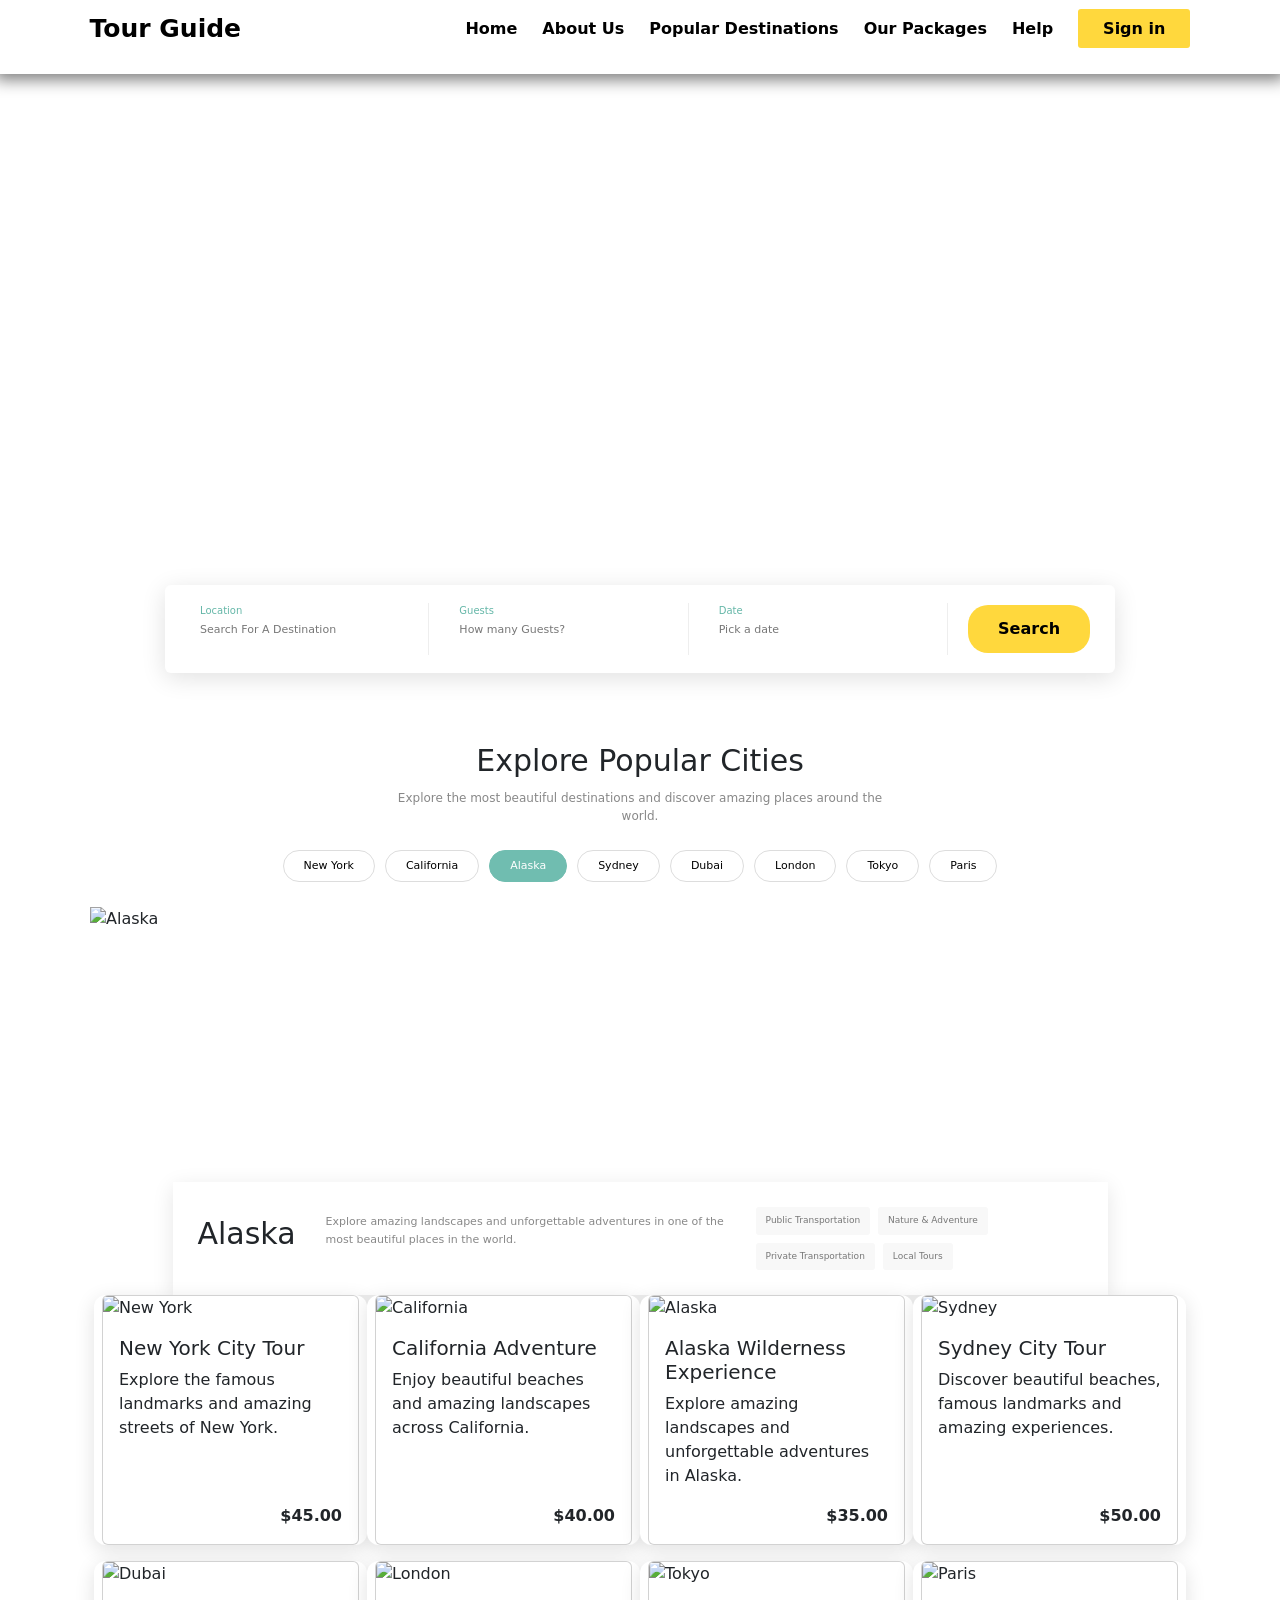
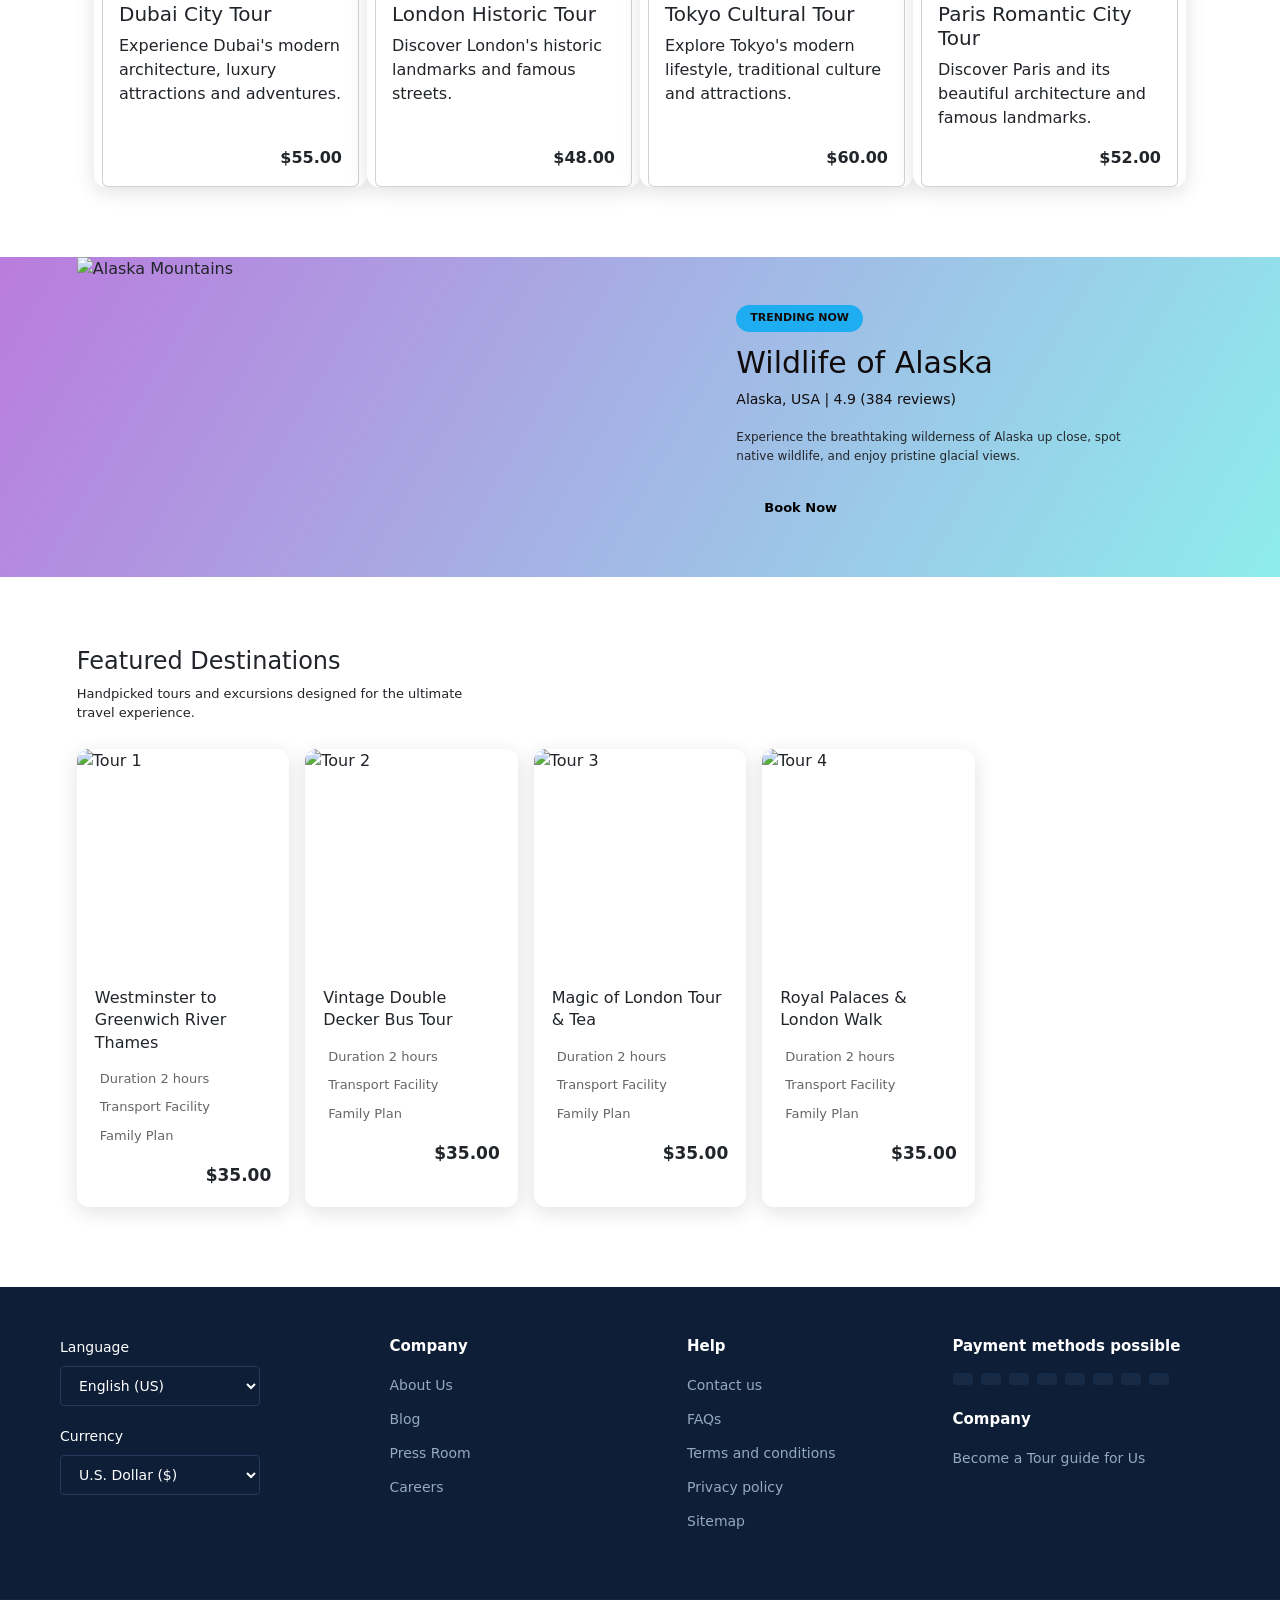
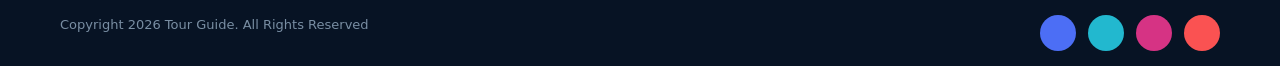
==== index.html @ 9f40d02a "Rename Html/index.html to index.html" ====
<!DOCTYPE html>
<html lang="en">

<head>
    <meta charset="UTF-8">
    <meta name="viewport" content="width=device-width, initial-scale=1.0">
    <title>Tour Guide</title>
    <link rel="stylesheet" href="/Css/style.css">
    <link rel="stylesheet" href="https://cdnjs.cloudflare.com/ajax/libs/font-awesome/7.3.1/css/all.min.css"
        integrity="sha512-QeR2VH+lsBE5LSAe1Q5EnTBbe7XTBubt8dG93Y7gidSgdMCr8nVqKcfKAMyN96SV8KDbZVTDXChatu5G2KQGzg=="
        crossorigin="anonymous" referrerpolicy="no-referrer" />
    <link href="https://cdn.jsdelivr.net/npm/bootstrap@5.3.8/dist/css/bootstrap.min.css" rel="stylesheet"
        integrity="sha384-sRIl4kxILFvY47J16cr9ZwB07vP4J8+LH7qKQnuqkuIAvNWLzeN8tE5YBujZqJLB" crossorigin="anonymous">
</head>

<body>

    <header>

        <p class="logo">Tour Guide</p>

        <nav>
            <ul>

                <li class="dropdown">
                    <a href="#">Home</a>
                    <ul class="dropdown-menu">
                        <li><a href="index.html">Home</a></li>
                        <li><a href="city-tour.html">City Tour</a></li>
                        <li><a href="city-listing.html">City Listing</a></li>
                        <li><a href="profile.html">My Profile</a></li>
                    </ul>
                </li>

                <li><a href="#">About Us</a></li>

                <li><a href="#">Popular Destinations</a></li>

                <li><a href="#">Our Packages</a></li>

                <li><a href="#">Help</a></li>

                <li>
                    <a href="login.html" class="signin">Sign in</a>
                </li>

            </ul>
        </nav>

    </header>

<main>

    <section class="hero">

        <div class="hero-content">

            <h1>We Find The Best Tours For You</h1>

            <p>
                Find amazing places and unforgettable experiences.
                Explore the world and discover your next adventure.
            </p>

        </div>

    </section>

    <section class="search-section">

        <div class="search-box">

            <div class="search-item">
                <i class="fa-sharp fa-solid fa-location-dot"></i>

                <div>
                    <small>Location</small>
                    <p>Search For A Destination</p>
                </div>
            </div>


            <div class="search-item">
                <i class="fa-solid fa-person-walking-luggage"></i>

                <div>
                    <small>Guests</small>
                    <p>How many Guests?</p>
                </div>
            </div>


            <div class="search-item">
                <i class="fa-regular fa-calendar-days"></i>

                <div>
                    <small>Date</small>
                    <p>Pick a date</p>
                </div>
            </div>


            <button class="search-btn">
                Search
            </button>

        </div>

    </section>

    <section class="popular">

        <h2>Explore Popular Cities</h2>

        <p class="description">
            Explore the most beautiful destinations and discover
            amazing places around the world.
        </p>


        <div class="cities">

            <button data-city="New York">New York</button>
            <button data-city="California">California</button>
            <button data-city="Alaska" class="active">Alaska</button>
            <button data-city="Sydney">Sydney</button>
            <button data-city="Dubai">Dubai</button>
            <button data-city="London">London</button>
            <button data-city="Tokyo">Tokyo</button>
            <button data-city="Paris">Paris</button>

        </div>


        <div class="destination">

            <img id="destinationImage"
                src="https://images.unsplash.com/photo-1464822759023-fed622ff2c3b?auto=format&fit=crop&w=1200&q=80"
                alt="Alaska">

            <div class="destination-info">

                <h2 id="destinationTitle">Alaska</h2>

                <p id="destinationDescription">
                    Explore amazing landscapes and unforgettable
                    adventures in one of the most beautiful places
                    in the world.
                </p>

                <div class="tags" id="destinationTags">

                    <span>Public Transportation</span>
                    <span>Nature & Adventure</span>
                    <span>Private Transportation</span>
                    <span>Local Tours</span>

                </div>

            </div>

        </div>

        <div class="container">
            <div class="row g-3">

               <div class="col-12 col-sm-6 col-lg-3 tour-card" data-city="New York">

    <div class="card h-100">

        <img src="https://images.unsplash.com/photo-1485871981521-5b1fd3805eee?auto=format&fit=crop&w=500&q=80"
             class="card-img-top"
             alt="New York">

        <div class="card-body d-flex flex-column">

            <h5 class="card-title">
                New York City Tour
            </h5>

            <p class="card-text">
                Explore the famous landmarks and amazing streets of New York.
            </p>

            <div class="d-flex justify-content-between align-items-center mt-auto">

                <div class="stars">
                    <i class="fa-solid fa-star"></i>
                    <i class="fa-solid fa-star"></i>
                    <i class="fa-solid fa-star"></i>
                    <i class="fa-solid fa-star"></i>
                    <i class="fa-solid fa-star"></i>
                </div>

                <span class="fw-bold">$45.00</span>

            </div>

        </div>

    </div>

</div>
<div class="col-12 col-sm-6 col-lg-3 tour-card" data-city="California">

    <div class="card h-100">

        <img src="https://images.unsplash.com/photo-1500534623283-312aade485b7?auto=format&fit=crop&w=500&q=80"
             class="card-img-top"
             alt="California">

        <div class="card-body d-flex flex-column">

            <h5 class="card-title">
                California Adventure
            </h5>

            <p class="card-text">
                Enjoy beautiful beaches and amazing landscapes across California.
            </p>

            <div class="d-flex justify-content-between align-items-center mt-auto">

                <div class="stars">
                    <i class="fa-solid fa-star"></i>
                    <i class="fa-solid fa-star"></i>
                    <i class="fa-solid fa-star"></i>
                    <i class="fa-solid fa-star"></i>
                    <i class="fa-solid fa-star"></i>
                </div>

                <span class="fw-bold">$40.00</span>

            </div>

        </div>

    </div>

</div>
<div class="col-12 col-sm-6 col-lg-3 tour-card" data-city="Alaska">

    <div class="card h-100">

        <img src="https://images.unsplash.com/photo-1464822759023-fed622ff2c3b?auto=format&fit=crop&w=500&q=80"
             class="card-img-top"
             alt="Alaska">

        <div class="card-body d-flex flex-column">

            <h5 class="card-title">
                Alaska Wilderness Experience
            </h5>

            <p class="card-text">
                Explore amazing landscapes and unforgettable adventures in Alaska.
            </p>

            <div class="d-flex justify-content-between align-items-center mt-auto">

                <div class="stars">
                    <i class="fa-solid fa-star"></i>
                    <i class="fa-solid fa-star"></i>
                    <i class="fa-solid fa-star"></i>
                    <i class="fa-solid fa-star"></i>
                    <i class="fa-solid fa-star"></i>
                </div>

                <span class="fw-bold">$35.00</span>

            </div>

        </div>

    </div>

</div>
<div class="col-12 col-sm-6 col-lg-3 tour-card" data-city="Sydney">

    <div class="card h-100">

        <img src="https://res.klook.com/image/upload/fl_lossy.progressive,q_60/v1755071422/destination/vzvmnbw5xkbxrwhj7kva.jpg"
             class="card-img-top"
             alt="Sydney">

        <div class="card-body d-flex flex-column">

            <h5 class="card-title">
                Sydney City Tour
            </h5>

            <p class="card-text">
                Discover beautiful beaches, famous landmarks and amazing experiences.
            </p>

            <div class="d-flex justify-content-between align-items-center mt-auto">

                <div class="stars">
                    <i class="fa-solid fa-star"></i>
                    <i class="fa-solid fa-star"></i>
                    <i class="fa-solid fa-star"></i>
                    <i class="fa-solid fa-star"></i>
                    <i class="fa-solid fa-star"></i>
                </div>

                <span class="fw-bold">$50.00</span>

            </div>

        </div>

    </div>

</div>
<div class="col-12 col-sm-6 col-lg-3 tour-card" data-city="Dubai">

    <div class="card h-100">

        <img src="https://images.unsplash.com/photo-1512453979798-5ea266f8880c?auto=format&fit=crop&w=500&q=80"
             class="card-img-top"
             alt="Dubai">

        <div class="card-body d-flex flex-column">

            <h5 class="card-title">
                Dubai City Tour
            </h5>

            <p class="card-text">
                Experience Dubai's modern architecture, luxury attractions and adventures.
            </p>

            <div class="d-flex justify-content-between align-items-center mt-auto">

                <div class="stars">
                    <i class="fa-solid fa-star"></i>
                    <i class="fa-solid fa-star"></i>
                    <i class="fa-solid fa-star"></i>
                    <i class="fa-solid fa-star"></i>
                    <i class="fa-solid fa-star"></i>
                </div>

                <span class="fw-bold">$55.00</span>

            </div>

        </div>

    </div>

</div>
<div class="col-12 col-sm-6 col-lg-3 tour-card" data-city="London">

    <div class="card h-100">

        <img src="https://images.unsplash.com/photo-1513635269975-59663e0ac1ad?auto=format&fit=crop&w=500&q=80"
             class="card-img-top"
             alt="London">

        <div class="card-body d-flex flex-column">

            <h5 class="card-title">
                London Historic Tour
            </h5>

            <p class="card-text">
                Discover London's historic landmarks and famous streets.
            </p>

            <div class="d-flex justify-content-between align-items-center mt-auto">

                <div class="stars">
                    <i class="fa-solid fa-star"></i>
                    <i class="fa-solid fa-star"></i>
                    <i class="fa-solid fa-star"></i>
                    <i class="fa-solid fa-star"></i>
                    <i class="fa-solid fa-star"></i>
                </div>

                <span class="fw-bold">$48.00</span>

            </div>

        </div>

    </div>

</div>
<div class="col-12 col-sm-6 col-lg-3 tour-card" data-city="Tokyo">

    <div class="card h-100">

        <img src="https://images.unsplash.com/photo-1540959733332-eab4deabeeaf?auto=format&fit=crop&w=500&q=80"
             class="card-img-top"
             alt="Tokyo">

        <div class="card-body d-flex flex-column">

            <h5 class="card-title">
                Tokyo Cultural Tour
            </h5>

            <p class="card-text">
                Explore Tokyo's modern lifestyle, traditional culture and attractions.
            </p>

            <div class="d-flex justify-content-between align-items-center mt-auto">

                <div class="stars">
                    <i class="fa-solid fa-star"></i>
                    <i class="fa-solid fa-star"></i>
                    <i class="fa-solid fa-star"></i>
                    <i class="fa-solid fa-star"></i>
                    <i class="fa-solid fa-star"></i>
                </div>

                <span class="fw-bold">$60.00</span>

            </div>

        </div>

    </div>

</div>
<div class="col-12 col-sm-6 col-lg-3 tour-card" data-city="Paris">

    <div class="card h-100">

        <img src="https://images.unsplash.com/photo-1502602898657-3e91760cbb34?auto=format&fit=crop&w=500&q=80"
             class="card-img-top"
             alt="Paris">

        <div class="card-body d-flex flex-column">

            <h5 class="card-title">
                Paris Romantic City Tour
            </h5>

            <p class="card-text">
                Discover Paris and its beautiful architecture and famous landmarks.
            </p>

            <div class="d-flex justify-content-between align-items-center mt-auto">

                <div class="stars">
                    <i class="fa-solid fa-star"></i>
                    <i class="fa-solid fa-star"></i>
                    <i class="fa-solid fa-star"></i>
                    <i class="fa-solid fa-star"></i>
                    <i class="fa-solid fa-star"></i>
                </div>

                <span class="fw-bold">$52.00</span>

            </div>

        </div>

    </div>

</div>

            </div>
        </div>

    </section>
          <!-- -------------------------------------------------------- -->
               <!-- =========================
         TRENDING SECTION
    ========================== -->

    <section class="trending">

        <div class="trending-image">
            <img src="https://images.unsplash.com/photo-1527004013197-933c4bb611b3?auto=format&fit=crop&w=800&q=80"
                alt="Alaska Mountains">
        </div>

        <div class="trend-text">

            <div class="badge-trending">
                <i class="bi bi-fire"></i>
                TRENDING NOW
            </div>

            <h2>Wildlife of Alaska</h2>

            <div class="trend-meta">

                <i class="bi bi-geo-alt-fill"></i>
                Alaska, USA |

                <span class="stars-text">
                    <i class="bi bi-star-fill"></i>
                    <i class="bi bi-star-fill"></i>
                    <i class="bi bi-star-fill"></i>
                    <i class="bi bi-star-fill"></i>
                    <i class="bi bi-star-fill"></i>
                </span>

                4.9 (384 reviews)

            </div>

            <p>
                Experience the breathtaking wilderness of Alaska up close,
                spot native wildlife, and enjoy pristine glacial views.
            </p>

            <button class="book-now">
                Book Now
            </button>

        </div>

    </section>


    <!-- =========================
         FEATURED DESTINATIONS
    ========================== -->

    <section class="featured">

        <div class="featured-head">

            <h2>Featured Destinations</h2>

            <p>
                Handpicked tours and excursions designed for the ultimate
                travel experience.
            </p>

        </div>


        <!-- FOUR CARDS -->

        <div class="featured-grid">


            <!-- CARD 1 -->

            <div class="tour-card">

                <img src="https://sa2eh.awicdn.com/site-images/sites/default/files/sa2eh-prod/article/8/f/606554/9585c4d9983da6724a47fc28a0f58e3fd026cc2a-130923100720.jpg?preset=article-main-img&save-png=1&rnd=211320212SA2EH"
                    alt="Tour 1">

                <div class="tour-body">

                    <h4>
                        Westminster to Greenwich River Thames
                    </h4>

                    <div class="meta-line">
                        <i class="bi bi-clock"></i>
                        Duration 2 hours
                    </div>

                    <div class="meta-line">
                        <i class="bi bi-bus-front"></i>
                        Transport Facility
                    </div>

                    <div class="meta-line">
                        <i class="bi bi-people"></i>
                        Family Plan
                    </div>

                    <div class="card-foot">

                        <div class="stars">
                            <i class="bi bi-star-fill"></i>
                            <i class="bi bi-star-fill"></i>
                            <i class="bi bi-star-fill"></i>
                            <i class="bi bi-star-fill"></i>
                            <i class="bi bi-star-fill"></i>
                        </div>

                        <div class="price">
                            $35.00
                        </div>

                    </div>

                </div>

            </div>


            <!-- CARD 2 -->

            <div class="tour-card">

                <img src="https://tse4.mm.bing.net/th/id/OIP.qmVntj9JR1LuOIfGaBG-OAHaFS?r=0&w=1000&h=714&rs=1&pid=ImgDetMain&o=7&rm=3"
                    alt="Tour 2">

                <div class="tour-body">

                    <h4>
                        Vintage Double Decker Bus Tour
                    </h4>

                    <div class="meta-line">
                        <i class="bi bi-clock"></i>
                        Duration 2 hours
                    </div>

                    <div class="meta-line">
                        <i class="bi bi-bus-front"></i>
                        Transport Facility
                    </div>

                    <div class="meta-line">
                        <i class="bi bi-people"></i>
                        Family Plan
                    </div>

                    <div class="card-foot">

                        <div class="stars">
                            <i class="bi bi-star-fill"></i>
                            <i class="bi bi-star-fill"></i>
                            <i class="bi bi-star-fill"></i>
                            <i class="bi bi-star-fill"></i>
                            <i class="bi bi-star"></i>
                        </div>

                        <div class="price">
                            $35.00
                        </div>

                    </div>

                </div>

            </div>


            <!-- CARD 3 -->

            <div class="tour-card">

                <img src="https://s-media-cache-ak0.pinimg.com/originals/f3/85/af/f385af614e187de4dcf324f3f5adba17.jpg"
                    alt="Tour 3">

                <div class="tour-body">

                    <h4>
                        Magic of London Tour & Tea
                    </h4>

                    <div class="meta-line">
                        <i class="bi bi-clock"></i>
                        Duration 2 hours
                    </div>

                    <div class="meta-line">
                        <i class="bi bi-bus-front"></i>
                        Transport Facility
                    </div>

                    <div class="meta-line">
                        <i class="bi bi-people"></i>
                        Family Plan
                    </div>

                    <div class="card-foot">

                        <div class="stars">
                            <i class="bi bi-star-fill"></i>
                            <i class="bi bi-star-fill"></i>
                            <i class="bi bi-star-fill"></i>
                            <i class="bi bi-star-fill"></i>
                            <i class="bi bi-star"></i>
                        </div>

                        <div class="price">
                            $35.00
                        </div>

                    </div>

                </div>

            </div>


            <!-- CARD 4 -->

            <div class="tour-card">

                <img src="https://tse3.mm.bing.net/th/id/OIP.g8CluiV1nUfsZt2Cn6p8NQHaFj?r=0&w=1080&h=809&rs=1&pid=ImgDetMain&o=7&rm=3"
                    alt="Tour 4">

                <div class="tour-body">

                    <h4>
                        Royal Palaces & London Walk
                    </h4>

                    <div class="meta-line">
                        <i class="bi bi-clock"></i>
                        Duration 2 hours
                    </div>

                    <div class="meta-line">
                        <i class="bi bi-bus-front"></i>
                        Transport Facility
                    </div>

                    <div class="meta-line">
                        <i class="bi bi-people"></i>
                        Family Plan
                    </div>

                    <div class="card-foot">

                        <div class="stars">
                            <i class="bi bi-star-fill"></i>
                            <i class="bi bi-star-fill"></i>
                            <i class="bi bi-star-fill"></i>
                            <i class="bi bi-star-fill"></i>
                            <i class="bi bi-star"></i>
                        </div>

                        <div class="price">
                            $35.00
                        </div>

                    </div>

                </div>

            </div>

        </div>

    </section>
</main>
    <footer class="site-footer">
        <div class="footer-top">
            <div class="footer-container">
                <div class="footer-col select-col">
                    <div class="form-group">
                        <label>Language</label>
                        <select>
                            <option>English (US)</option>
                            <option>Arabic (AR)</option>
                        </select>
                    </div>
                    <div class="form-group">
                        <label>Currency</label>
                        <select>
                            <option>U.S. Dollar ($)</option>
                            <option>Egyption Pound (LE.)</option>
                        </select>
                    </div>
                </div>

                <div class="footer-col">

                    <ul>
                        <li>
                            <h4>Company</h4>
                        </li>
                        <li><a href="#">About Us</a></li>
                        <li><a href="#">Blog</a></li>
                        <li><a href="#">Press Room</a></li>
                        <li><a href="#">Careers</a></li>
                    </ul>
                </div>

                <div class="footer-col">

                    <ul>
                        <li>
                            <h4>Help</h4>
                        </li>
                        <li><a href="#">Contact us</a></li>
                        <li><a href="#">FAQs</a></li>
                        <li><a href="#">Terms and conditions</a></li>
                        <li><a href="#">Privacy policy</a></li>
                        <li><a href="#">Sitemap</a></li>
                    </ul>
                </div>

                <div class="footer-col payment-col">
                    <h4>Payment methods possible</h4>
                    <div class="payment-icons">
                        <i class="fa-brands fa-cc-mastercard"></i>
                        <i class="fa-brands fa-bitcoin"></i>
                        <i class="fa-brands fa-cc-visa"></i>
                        <i class="fa-brands fa-cc-amex"></i>
                        <i class="fa-brands fa-cc-discover"></i>
                        <i class="fa-brands fa-google-pay"></i>
                        <i class="fa-brands fa-apple-pay"></i>
                        <i class="fa-brands fa-cc-paypal"></i>
                    </div>
                    <div class="tour-guide-section">
                        <h4>Company</h4>
                        <a href="#" class="guide-link">Become a Tour guide for Us</a>
                    </div>
                </div>
            </div>
        </div>

        <div class="footer-bottom">
            <div class="footer-container bottom">
                <p class="copyright">Copyright 2026 Tour Guide. All Rights Reserved</p>
                <div class="social-icons">
                    <a href="#" class="social-btn facebook"><i class="fa-brands fa-facebook-f"></i></a>
                    <a href="#" class="social-btn twitter"><i class="fa-brands fa-twitter"></i></a>
                    <a href="#" class="social-btn instagram"><i class="fa-brands fa-instagram"></i></a>
                    <a href="#" class="social-btn pinterest"><i class="fa-brands fa-pinterest-p"></i></a>
                </div>
            </div>
        </div>
    </footer>
    <script src="/js/index.js"></script>
</body>

</html>
---- Css/style.css ----
*{
    margin: 0;
    padding: 0;
    box-sizing: border-box;
}
body {
    background-color: white;
    color: #222;
}
/* ================= HEADER ================= */

header {
    position: fixed;
    top: 0;
    left:0;
    right:0;
    z-index: 1000;
    display: flex;
    align-items: center;
    justify-content: space-between;
    padding: 10px 7%;
    color: black;
    background-color: white;
    box-shadow: 0px 1px 15px 5px gray;
}

.logo {
    font-size: 25px;
    font-weight: bold;
}

nav ul {
    display: flex;
    align-items: center;
    gap: 25px;
    list-style: none;
}

nav ul li a{
    color: black;
    font-size: 1rem;
    font-weight: 600;
    border: none;
    text-decoration: none;
    cursor: pointer;
    
}

nav ul li a:hover {
    color: #f7d046;
}

.signin {

    background-color: #ffd83d;

    color: black !important;

    padding: 10px 25px;

    border-radius: 3px;
}

.signin:hover {
    background-color: gray;
}
/* ---------------------------------------------------------------- */
.dropdown {
    position: relative;
}

.dropdown-menu {
    display: none;
    position: absolute;
    top: 100%;
    left: 0;
    list-style: none;
    padding: 10px;
    margin: 0;
    background-color: white;
}

.dropdown:hover .dropdown-menu {
    display: block;
}

.dropdown-menu a {
    color: black;
    display: block;
    padding: 8px 15px;
    text-decoration: none;
}

.dropdown-menu a:hover {
    background-color: #eee;
}
/* ---------------------------------------------------------------- */

.hero {

    width: 100%;
    height: 620px;
    position: relative;
    display: flex;
    justify-content: center;
    align-items: center;
    text-align: center;
    background-size: cover;
    background-position: center;
    animation: heroImages 15s infinite;
}

.hero-content {
    position: relative;
    z-index: 2;
    color: white;
    width: 600px;
}

.hero-content h1 {
    font-size: 38px;
    margin-bottom: 15px;
}

.hero-content p {
    font-size: 14px;
}


.search-section {
    position: relative;
    margin-top: -35px;
    z-index: 10;
    display: flex;
    justify-content: center;
}


.search-box {

    width: 80%;

    max-width: 950px;

    background-color: white;

    border-radius: 6px;

    padding: 18px 25px;

    display: flex;

    align-items: center;

    justify-content: space-between;

    gap: 20px;

    box-shadow: 0 5px 25px rgba(0,0,0,0.12);
}


.search-item {

    display: flex;

    align-items: center;

    gap: 10px;

    flex: 1;

    border-right: 1px solid #eee;

    padding-right: 20px;
}


.search-item small {
    display: block;
    color: #65b7a8;
    font-size: 10px;
    margin-bottom: 4px;
}

.search-item p {

    font-size: 11px;

    color: #777;
}



.search-btn {

    border: none;

    background-color: #ffd83d;

    padding: 12px 30px;

    border-radius: 20px;

    cursor: pointer;

    font-weight: bold;
}


.search-btn:hover {

    background-color: gray;
}


.popular {

    width: 85%;

    width: 1100px;

    margin: 70px auto;
}


.popular h2 {

    text-align: center;

    font-size: 30px;

    margin-bottom: 10px;
}


.description {

    text-align: center;

    color: #888;

    font-size: 12px;

    width: 500px;

    margin: auto;

}


.cities {

    display: flex;

    justify-content: center;

    flex-wrap: wrap;

    gap: 10px;

    margin: 25px 0;
}


.cities button {

    background: white;

    border: 1px solid #ddd;

    border-radius: 20px;

    padding: 7px 20px;

    font-size: 11px;

    cursor: pointer;
}


.cities button:hover,
.cities button.active {

    background-color: #70bdb0;

    color: white;

    border-color: #70bdb0;
}


.destination {

    position: relative;

    margin-top: 10px;
}


.destination img {

    width: 100%;

    height: 300px;

    object-fit: cover;

    display: block;
}


.destination-info {

    background: white;

    position: relative;

    width: 85%;

    margin: -25px auto 0;

    padding: 25px;

    box-shadow: 0 5px 20px rgba(0,0,0,0.1);

    display: flex;

    align-items: center;

    justify-content: space-between;

    gap: 30px;
}


.destination-info h2 {

    font-size: 30px;

    margin-bottom: 10px;
}


.destination-info p {

    color: #888;

    font-size: 11px;

    line-height: 1.6;

    max-width: 400px;
}


.tags {

    display: flex;

    flex-wrap: wrap;

    gap: 8px;

    max-width: 350px;
}


.tags span {

    background-color: #f8f8f8;

    padding: 7px 10px;

    font-size: 9px;

    color: #777;

    border-radius: 3px;
}
.stars {
    color: #f5b400;
    font-size: 9px;
    letter-spacing: 1px;
}

/* ------------------------------------------------- */
/* =========================
   RESET
========================= */

/* * {
    margin: 0;
    padding: 0;
    box-sizing: border-box;
}

html,
body {
    width: 100%;
    margin: 0;
    padding: 0;
    font-family: Arial, sans-serif;
} */


/* =========================
   TRENDING
========================= */

.trending {
    width: 100%;
    min-height: 420px;

    margin: 0;

    padding: 50px 6%;

    display: flex;
    align-items: center;

    gap: 45px;

    background:
        linear-gradient(
            rgba(129, 16, 194, 0.55),
            rgba(48, 221, 221, 0.55)
        ),
        url("https://picsum.photos/seed/lake-forest-mountain/1600/700");

    background-size: cover;
    background-position: center;

    position: relative;
}


/* =========================
   TRENDING IMAGE
========================= */

.trending-image {
    width: 55%;
    height: 320px;

    flex-shrink: 0;

    overflow: hidden;
}

.trending-image img {
    width: 100%;
    height: 100%;

    object-fit: cover;

    display: block;
}


/* =========================
   TRENDING TEXT
========================= */

.trend-text {
    width: 40%;
    max-width: 450px;

    color: #111;
}


.badge-trending {
    display: inline-block;

    background: #1eadf0;

    color: white;

    font-size: 12px;

    font-weight: bold;

    padding: 7px 16px;

    border-radius: 20px;

    margin-bottom: 15px;
}


.trend-text h2 {
    font-size: 38px;

    line-height: 1.1;

    margin-bottom: 15px;
}


.trend-meta {
    font-size: 14px;

    margin-bottom: 18px;
}


.stars-text {
    color: #ffd43b;
}


.trend-text p {
    font-size: 14px;

    line-height: 1.7;

    max-width: 430px;

    margin-bottom: 25px;
}


/* =========================
   BOOK BUTTON
========================= */
.book-now {

    background: #ffd43b;

    border: none;

    padding: 14px 30px;

    border-radius: 25px;

    font-size: 14px;

    font-weight: bold;

    cursor: pointer;

}


/* =========================
   FEATURED
========================= */

.featured {
    width: 100%;

    padding: 45px 6% 70px;

    background: white;

    position: relative;

    clear: both;
}


/* =========================
   FEATURED HEADER
========================= */

.featured-head {
    margin-bottom: 25px;
}


.featured-head h2 {
    font-size: 25px;

    margin-bottom: 8px;
}


.featured-head p {
    color: #777;

    font-size: 14px;
}


/* =========================
   GRID
========================= */

.featured-grid {
    width: 100%;

    display: grid;

    grid-template-columns: repeat(4, minmax(0, 1fr));

    gap: 20px;

    position: relative;
}


/* =========================
   CARD
========================= */

.tour-card {
    width: 100%;

    min-width: 0;

    background: white;

    border-radius: 12px;

    overflow: hidden;

    box-shadow: 0 5px 20px rgba(0, 0, 0, 0.12);

    position: relative;
}


/* =========================
   CARD IMAGE
========================= */

.tour-card > img {
    width: 100%;

    height: 220px;

    display: block;

    object-fit: cover;
}


/* =========================
   CARD BODY
========================= */

.tour-body {
    padding: 18px;
}


.tour-body h4 {
    font-size: 16px;

    line-height: 1.4;

    margin-bottom: 15px;
}


.meta-line {
    font-size: 13px;

    color: #666;

    margin-bottom: 9px;
}


.meta-line i {
    margin-right: 5px;
}


/* =========================
   CARD FOOT
========================= */

.card-foot {
    display: flex;

    justify-content: space-between;

    align-items: center;

    margin-top: 18px;
}


.stars {
    color: #ffd43b;

    font-size: 13px;
}


.price {
    font-size: 17px;

    font-weight: bold;
}


/* =========================
   TABLET
========================= */

@media (max-width: 1000px) {

    .trending {
        flex-direction: column;

        padding: 40px 6%;

        text-align: center;
    }

    .trending-image {
        width: 100%;
        height: 320px;
    }

    .trend-text {
        width: 100%;
        max-width: 600px;
    }

    .trend-text p {
        margin-left: auto;
        margin-right: auto;
    }

    .featured-grid {
        grid-template-columns: repeat(2, 1fr);
    }
}


/* =========================
   MOBILE
========================= */

@media (max-width: 600px) {

    .trending-image {
        height: 250px;
    }

    .trend-text h2 {
        font-size: 30px;
    }

    .featured-grid {
        grid-template-columns: 1fr;
    }

    .tour-card > img {
        height: 230px;
    }
}
/* ------------------------------------------------ */
.site-footer {
    background-color: #0d1e36;
    color: #fff;
}

.footer-top {
    padding: 50px 40px;
}

.footer-container {
    max-width: 1200px;
    margin: 0 auto;
    padding: 0 20px;
    display: flex;
    justify-content: space-between;
    flex-wrap: wrap;
    gap: 30px;
}

.footer-col {
    flex: 1;
    min-width: 200px;
}

.footer-col h4 {
    color: #fff;
    font-size: 15px;
    font-weight: 600;
    margin-bottom: 18px;
}

.footer-col ul {
    list-style: none;
}

.footer-col ul li {
    margin-bottom: 10px;
}

.footer-col ul li a, 
.guide-link {
    color: #94a9be;
    text-decoration: none;
    font-size: 14px;
}

.footer-col ul li a:hover,
.guide-link:hover {
    color: #ffffff;
}

.form-group {
    margin-bottom: 20px;
}

.form-group label {
    display: block;
    color: #ffffff;
    font-size: 14px;
    margin-bottom: 8px;
    font-weight: 500;
}

.form-group select {
    width: 100%;
    max-width: 200px;
    padding: 10px 14px;
    background-color: transparent;
    border: 1px solid #233a5a;
    border-radius: 4px;
    color: #ffffff;
    font-size: 14px;
    cursor: pointer;
}

.form-group select option {
    background-color: #0d1e36;
    color: #fff;
}
.payment-icons {
    display: flex;
    flex-wrap: wrap;
    gap: 8px;
    margin-bottom: 25px;
}
.payment-icons i {
    font-size: 26px;
    color: #ffffff;
    background: #172b47;
    padding: 6px 10px;
    border-radius: 4px;
    display: flex;
    align-items: center;
    justify-content: center;
}

.footer-bottom {
    background-color: #071324;
    padding: 15px 0;
    border-top: 1px solid #132744;
}

.copyright {
    font-size: 13px;
    color: #798ea3;
}

.social-icons {
    display: flex;
    gap: 12px;
}

.social-btn {
    width: 36px;
    height: 36px;
    border-radius: 50%;
    display: flex;
    align-items: center;
    justify-content: center;
    color: #ffffff;
    text-decoration: none;
    font-size: 15px;
}

.social-btn:hover {
    opacity: 0.85;
}

.facebook  { 
    background-color: #4c6ef5; 
}
.twitter   { 
    background-color: #22b8cf; 
}
.instagram {
    background-color: #d63384;
}
.pinterest { 
    background-color: #fa5252; 
}
@keyframes heroImages {

    0% {

        background-image: url(
        "https://media.cntraveler.com/photos/61eae2a9fe18edcbd885cb01/master/w_1024%2Cc_limit/Seychelles_GettyImages-1169388113.jpg"
        );

    }

    33% {

        background-image: url(
        "https://t4.ftcdn.net/jpg/03/32/28/09/360_F_332280953_hBJm0qmLS8Zd5ASqLVnY8K4lGiQ4tQ7Q.jpg"
        );

    }

    66% {

        background-image: url(
        "https://i.pinimg.com/1200x/3e/13/33/3e13334c746867842ad72301e82ddb82.jpg"
        );

    }

    100% {

        background-image: url(
        "https://media.cntraveler.com/photos/61eae2a9fe18edcbd885cb01/master/w_1024%2Cc_limit/Seychelles_GettyImages-1169388113.jpg"
        );

    }
}
/* -------------------------------------------------------- */
/* trending banner */
.trending {
  margin: 70px 0;
  position: relative;
  min-height: 300px;
  background: linear-gradient(120deg, rgba(129, 16, 194, 0.55), rgba(48, 221, 221, 0.55)),
    url('https://picsum.photos/seed/lake-forest-mountain/1600/700') center/cover;
  display: flex;
  align-items: center;
  padding: 0 6%;
  gap: 40px;
  transition: background-image .4s ease;
}

.trend-photo {
  width: 230px;
  height: 230px;
  border-radius: 50% 50% 50% 10%;
  overflow: hidden;
  box-shadow: 0 20px 50px rgba(191, 21, 21, 0.3);
  flex-shrink: 0;
}

.trend-photo img {
  width: 100%;
  height: 100%;
  object-fit: cover;
}

.trend-text {
  color: #110b0b;
}

.badge-trending {
  display: inline-block;
  background: #1eadf0;
  color: var(--teal);
  font-size: 11px;
  font-weight: 700;
  padding: 5px 14px;
  border-radius: 20px;
  margin-bottom: 14px;
}

.trend-text h2 {
  font-size: 30px;
  margin-bottom: 10px;
}

.trend-text p {
  font-size: 12px;
  opacity: .85;
  max-width: 420px;
  line-height: 1.6;
  margin-bottom: 20px;
}

.book-now {
  background: var(--yellow);
  border: none;
  padding: 12px 28px;
  border-radius: 22px;
  font-weight: 700;
  font-size: 13px;
  cursor: pointer;
}

/* featured destinations */
.featured {
  padding: 0 6% 80px;
}

.featured-head {
  margin-bottom: 26px;
}

.featured-head h2 {
  font-size: 24px;
  margin-bottom: 8px;
}

.featured-head p {
  color: var(--muted);
  font-size: 13px;
  max-width: 420px;
}

.featured-grid {
  display: grid;
  grid-template-columns: repeat(5,1fr);
  gap: 16px;
}

/* ---------- MEDIA QUERIES ---------- */
@media (max-width: 980px) {
  .tour-grid,
  .featured-grid {
    grid-template-columns: repeat(2,1fr);
  }

  .nav-links {
    display: none;
  }

  .search-bar {
    flex-wrap: wrap;
    transform: none;
    margin-top: 20px;
  }

  .cities-section {
    padding-top: 40px;
  }

  .trending {
    flex-direction: column;
    text-align: center;
    padding: 40px 6%;
  }

  .trend-text p {
    margin-left: auto;
    margin-right: auto;
  }
}
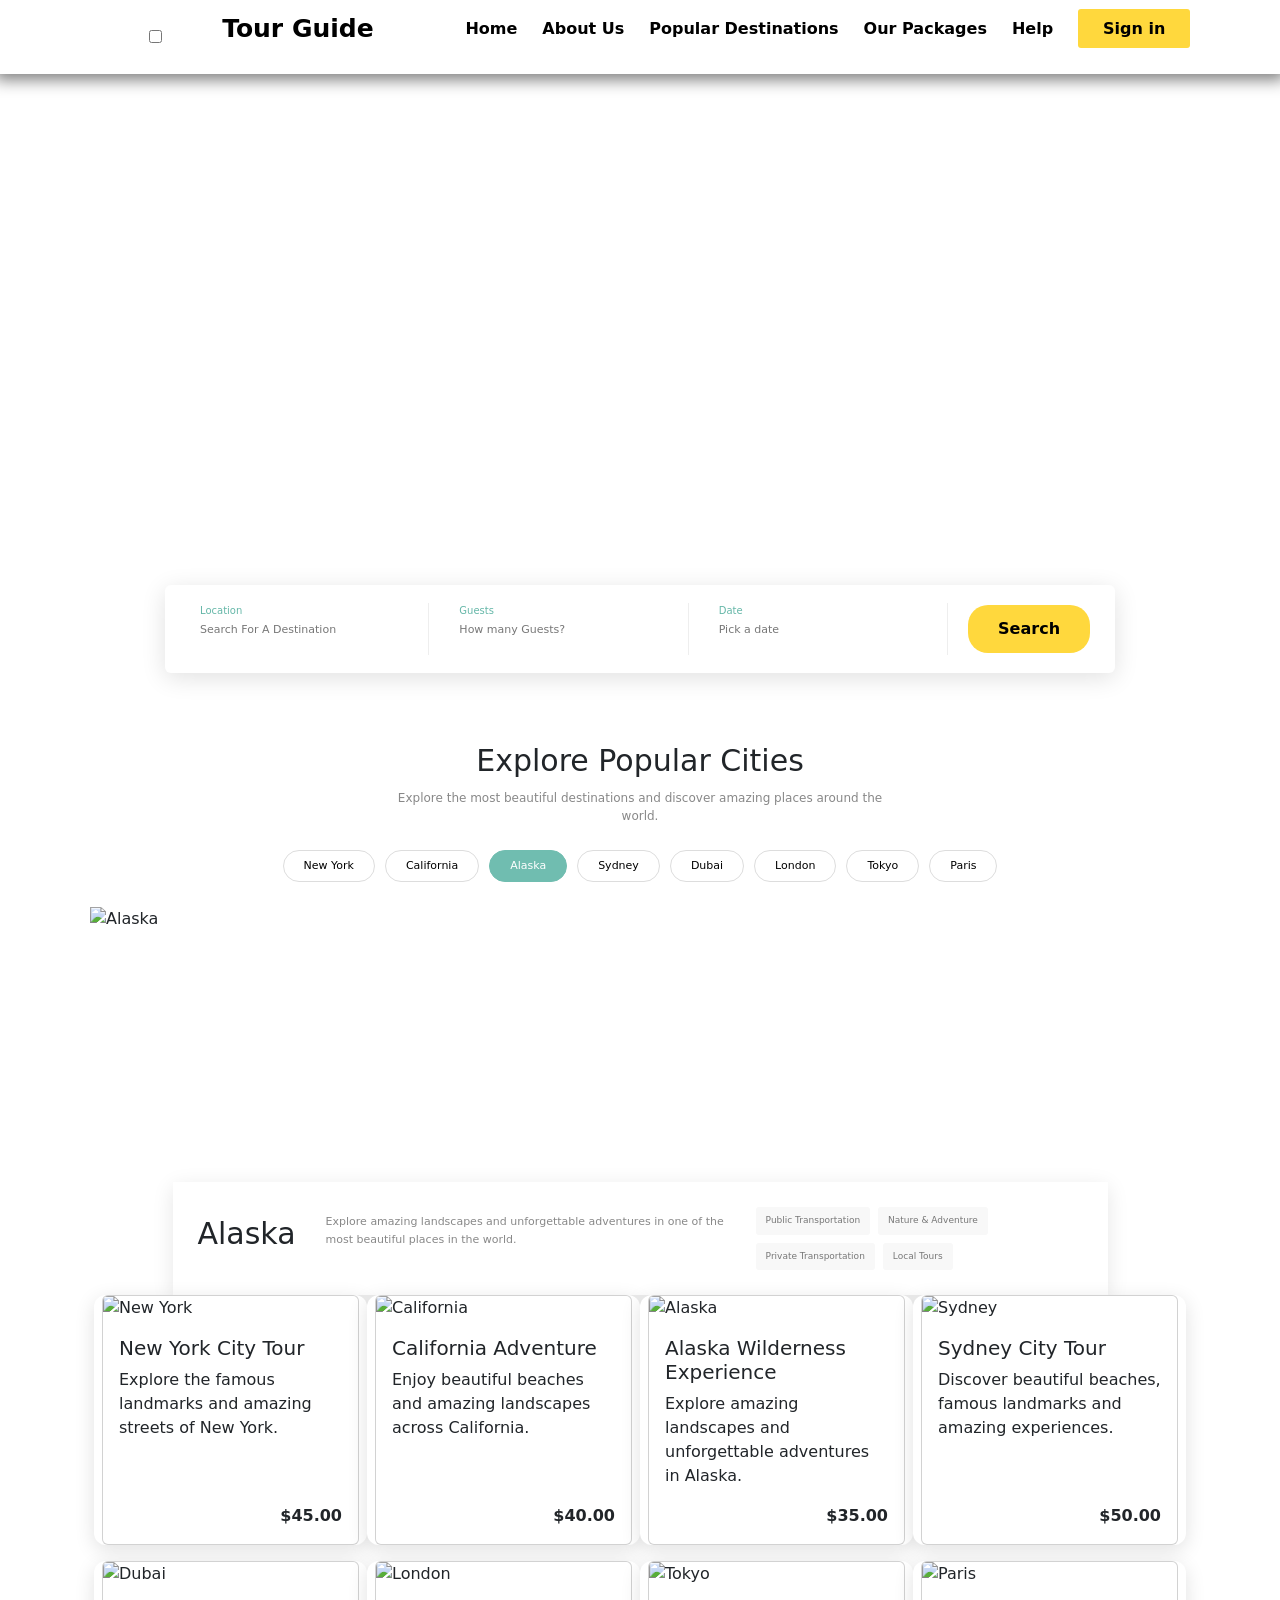
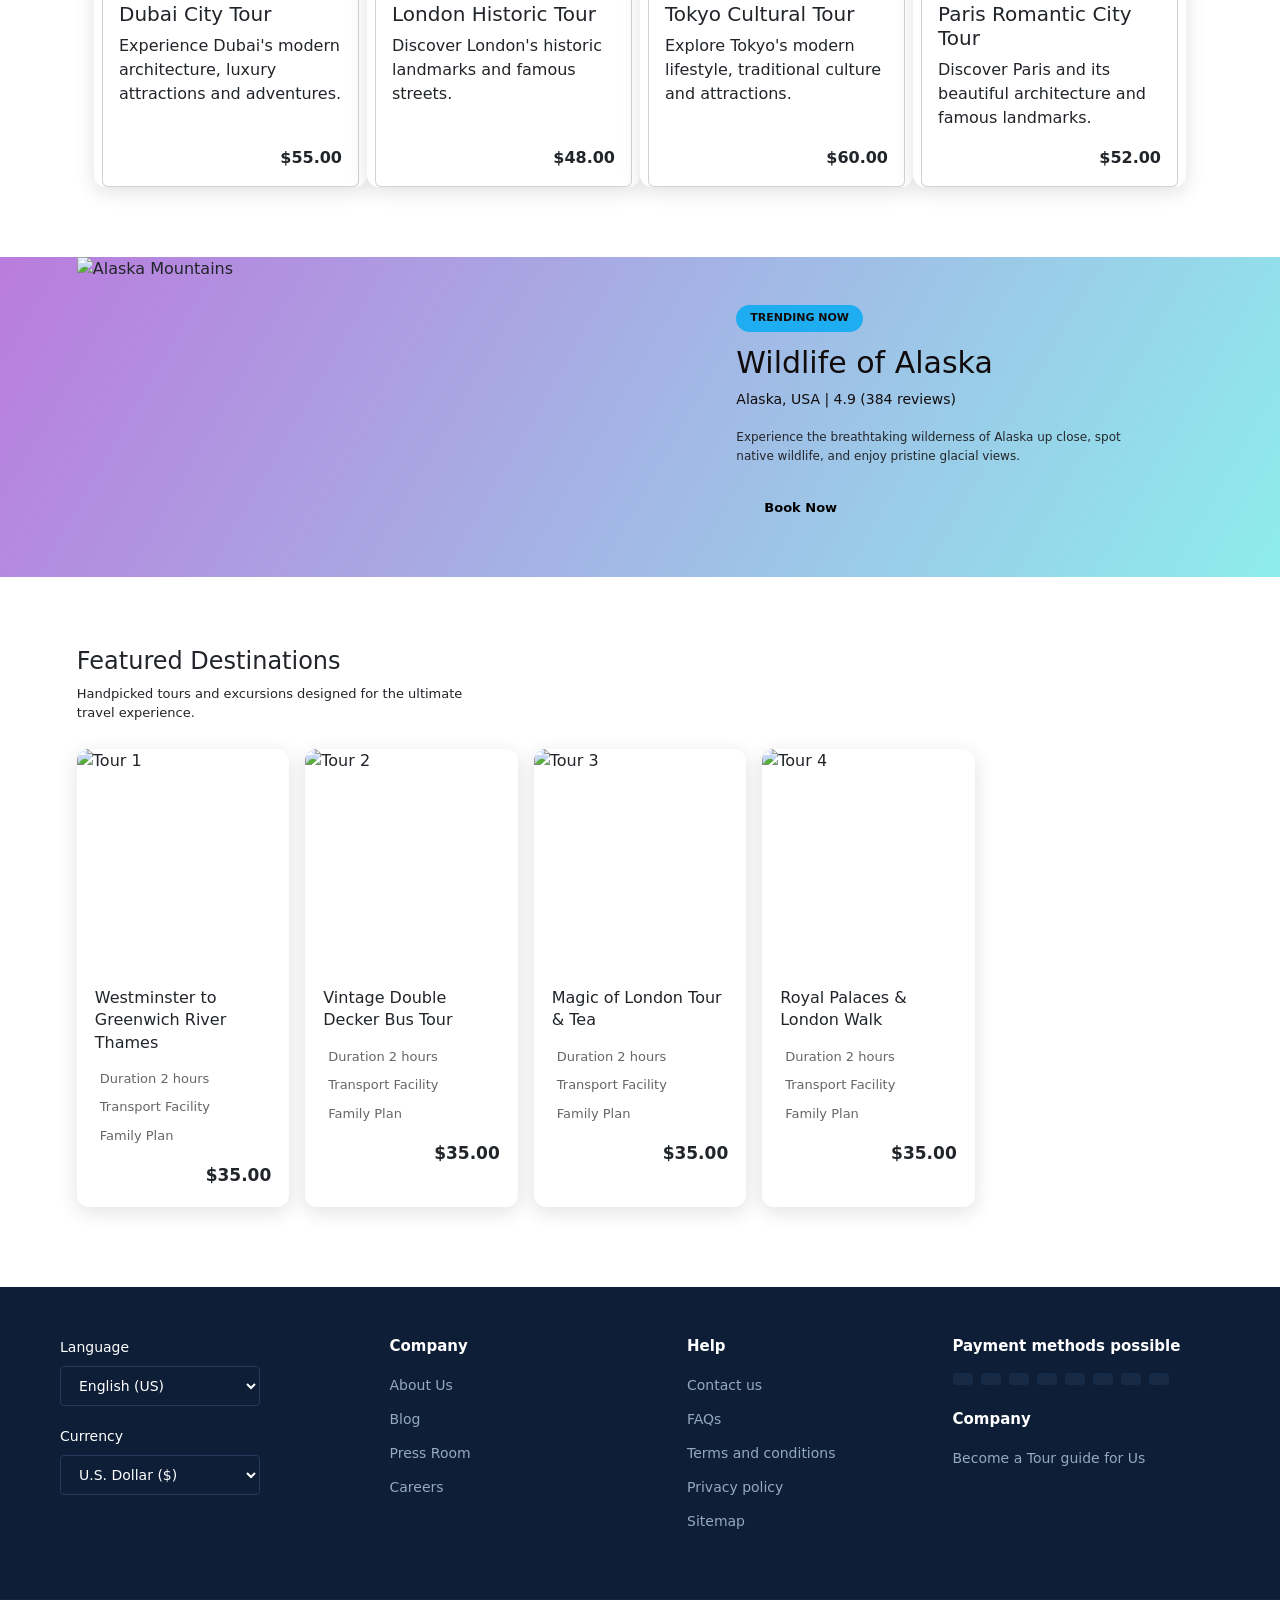
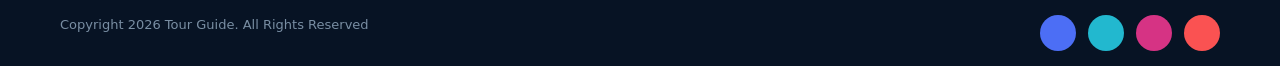
==== commit 11fae9f3: "Update index.html" ====
--- a/index.html
+++ b/index.html
@@ -5,7 +5,7 @@
     <meta charset="UTF-8">
     <meta name="viewport" content="width=device-width, initial-scale=1.0">
     <title>Tour Guide</title>
-    <link rel="stylesheet" href="/Css/style.css">
+    <link rel="stylesheet" href="Css/style.css">
     <link rel="stylesheet" href="https://cdnjs.cloudflare.com/ajax/libs/font-awesome/7.3.1/css/all.min.css"
         integrity="sha512-QeR2VH+lsBE5LSAe1Q5EnTBbe7XTBubt8dG93Y7gidSgdMCr8nVqKcfKAMyN96SV8KDbZVTDXChatu5G2KQGzg=="
         crossorigin="anonymous" referrerpolicy="no-referrer" />
@@ -16,7 +16,8 @@
 <body>
 
     <header>
-
+<label for="check" class="fa-solid fa-bars"></label>
+        <input type="checkbox" id="check">
         <p class="logo">Tour Guide</p>
 
         <nav>
@@ -818,7 +819,7 @@
             </div>
         </div>
     </footer>
-    <script src="/js/index.js"></script>
+    <script src="js/index.js"></script>
 </body>
 
 </html>
